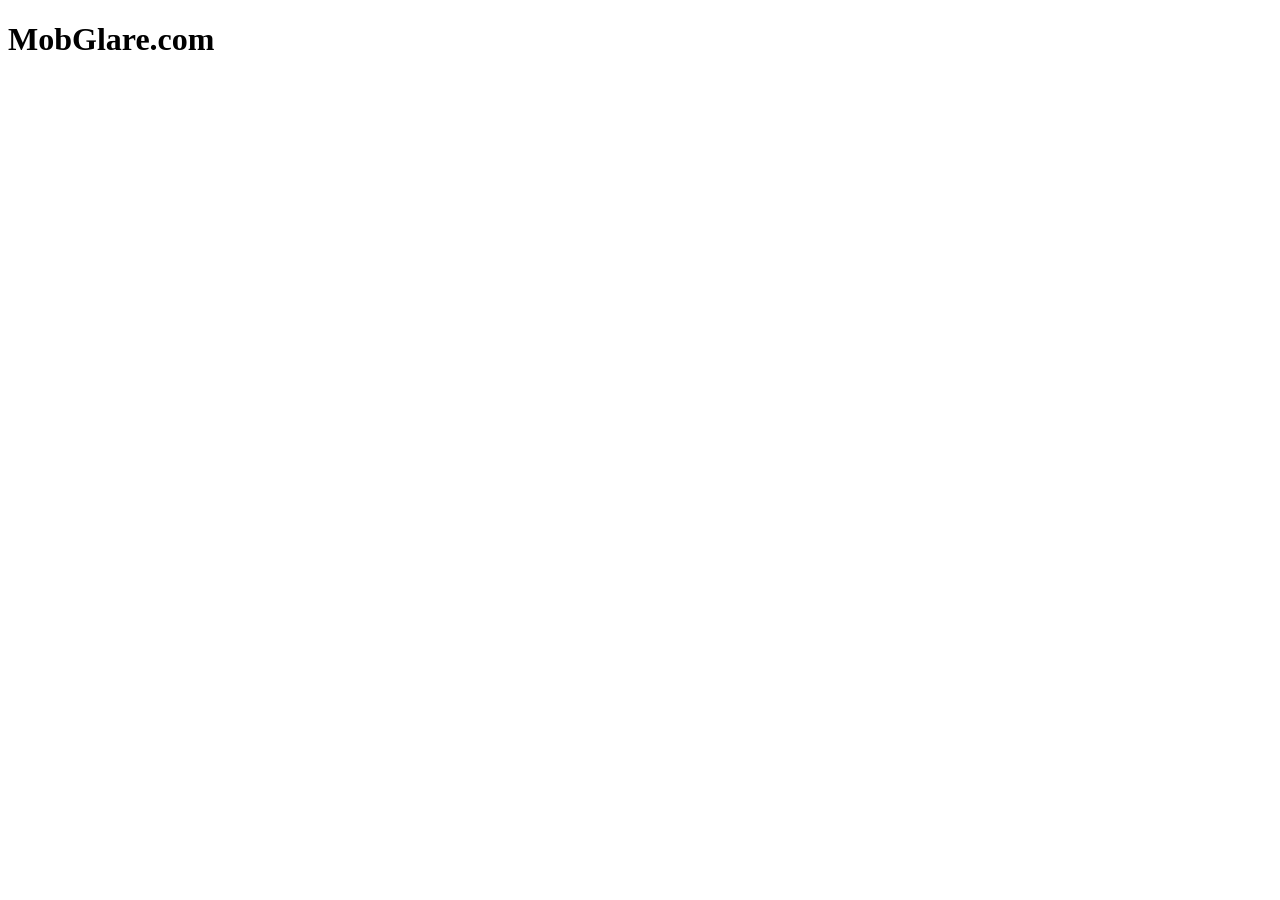
==== index.html @ e82eb646 "Create index.html" ====
<!DOCTYPE html>
<html lang="en">
<head>
    <meta charset="UTF-8">
    <meta name="viewport" content="width=device-width, initial-scale=1.0">
    <title>Document</title>
</head>
<body>
    <h1>MobGlare.com</h1>
    
</body>
</html>
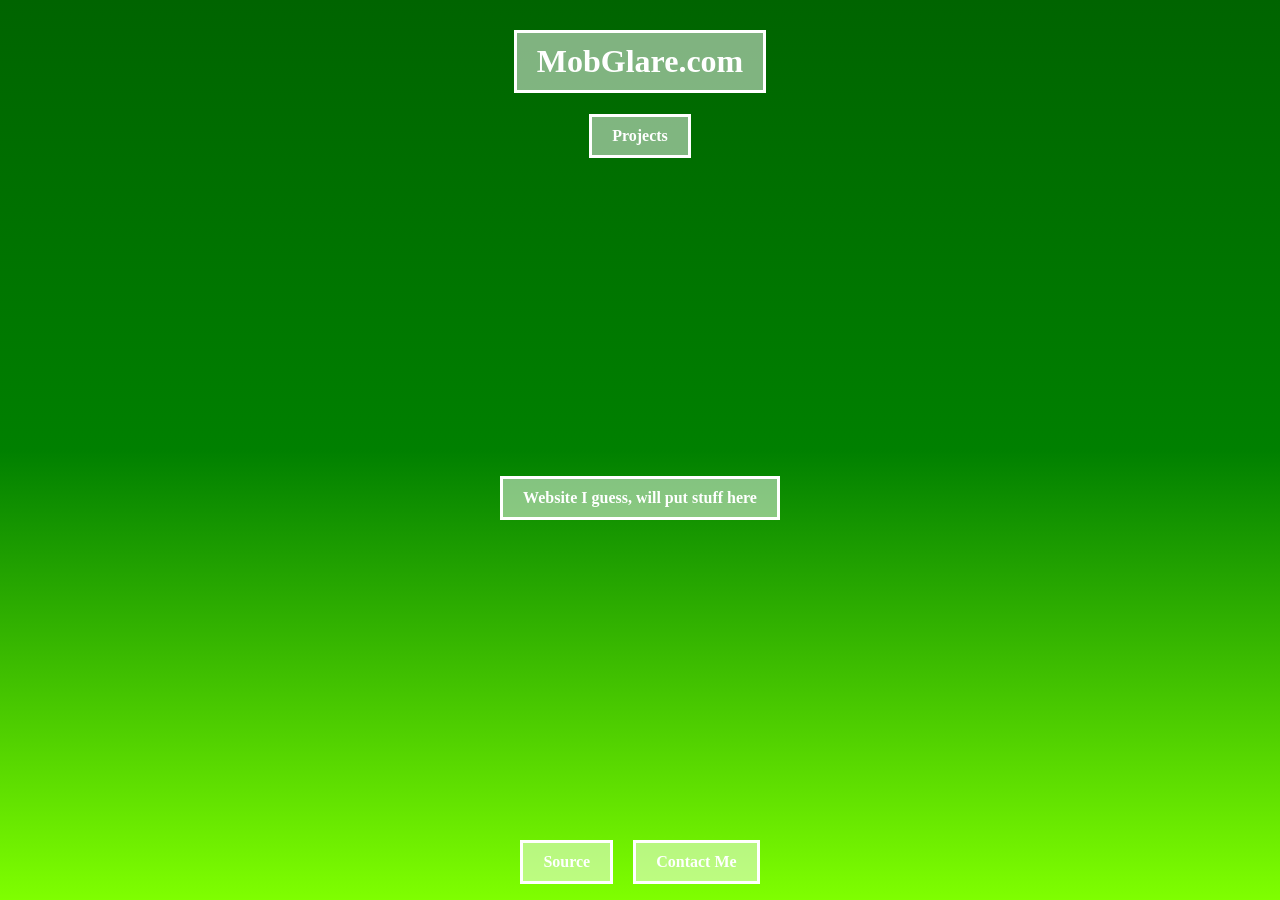
==== commit 77ac7a19: "Update 1" ====
--- a/index.html
+++ b/index.html
@@ -1,12 +1,29 @@
 <!DOCTYPE html>
 <html lang="en">
 <head>
+    <link rel="stylesheet" href="style.css">
     <meta charset="UTF-8">
     <meta name="viewport" content="width=device-width, initial-scale=1.0">
-    <title>Document</title>
+    <title>MobGlare.com</title>
 </head>
 <body>
-    <h1>MobGlare.com</h1>
-    
+    <header>
+        <center><h1 class="text">MobGlare.com</h1></center>
+    </header>
+    <nav>
+        <div class="nav-links">
+            <a href="/projects">Projects</a>
+        </div>
+    </nav>
+    <main>
+        <center><p class="text">Website I guess, will put stuff here</p></center>
+    </main>
+    <footer>
+        <div class="footer-links">
+            <a href="https://github.com/MobGlare/mobglaredotcom" class="footertext">Source</a>
+            <a href="/contacts">Contact Me</a>
+        </div>
+    </footer>
+      
 </body>
 </html>
--- a/style.css
+++ b/style.css
@@ -0,0 +1,79 @@
+body {
+    margin: 0;
+    min-height: 100vh;
+    display: flex;
+    flex-direction: column;
+    background-image: linear-gradient(to bottom, darkgreen, green, chartreuse);
+    background-attachment: fixed;
+}
+
+main {
+    flex: 1;
+    display: flex;
+    align-items: center;
+    justify-content: center;
+    padding: 20px;
+}
+
+footer {
+    width: 100%;
+    text-align: center;
+    padding: 16px 0;
+    margin-top: auto;
+    color: white;
+}
+
+.footer-links {
+    display: flex;
+    justify-content: center;
+    gap: 20px;
+    flex-wrap: wrap;
+}
+
+.footer-links a {
+    font-weight: bold;
+    padding: 10px 20px;
+    background-color: rgba(255, 255, 255, 0.5);
+    color: white;
+    border: 3px solid white;
+    display: inline-block;
+    margin-top: 0;
+    text-decoration: none;
+}
+
+.nav-links {
+    display: flex;
+    justify-content: center;
+    gap: 20px;
+    flex-wrap: wrap;
+}
+
+.nav-links a {
+    font-weight: bold;
+    padding: 10px 20px;
+    background-color: rgba(255, 255, 255, 0.5);
+    color: white;
+    border: 3px solid white;
+    display: inline-block;
+    margin-top: 0;
+    text-decoration: none;
+}
+
+.text {
+    font-weight: bold;
+    padding: 10px 20px;
+    background-color: rgba(255, 255, 255, 0.5);
+    color: white;
+    border: 3px solid white;
+    display: inline-block;
+    margin-top: 30px;
+}
+a {
+    font-weight: bold;
+    padding: 10px 20px;
+    background-color: rgba(255, 255, 255, 0.5);
+    color: white;
+    border: 3px solid white;
+    display: inline-block;
+    margin-top: 30px;
+}
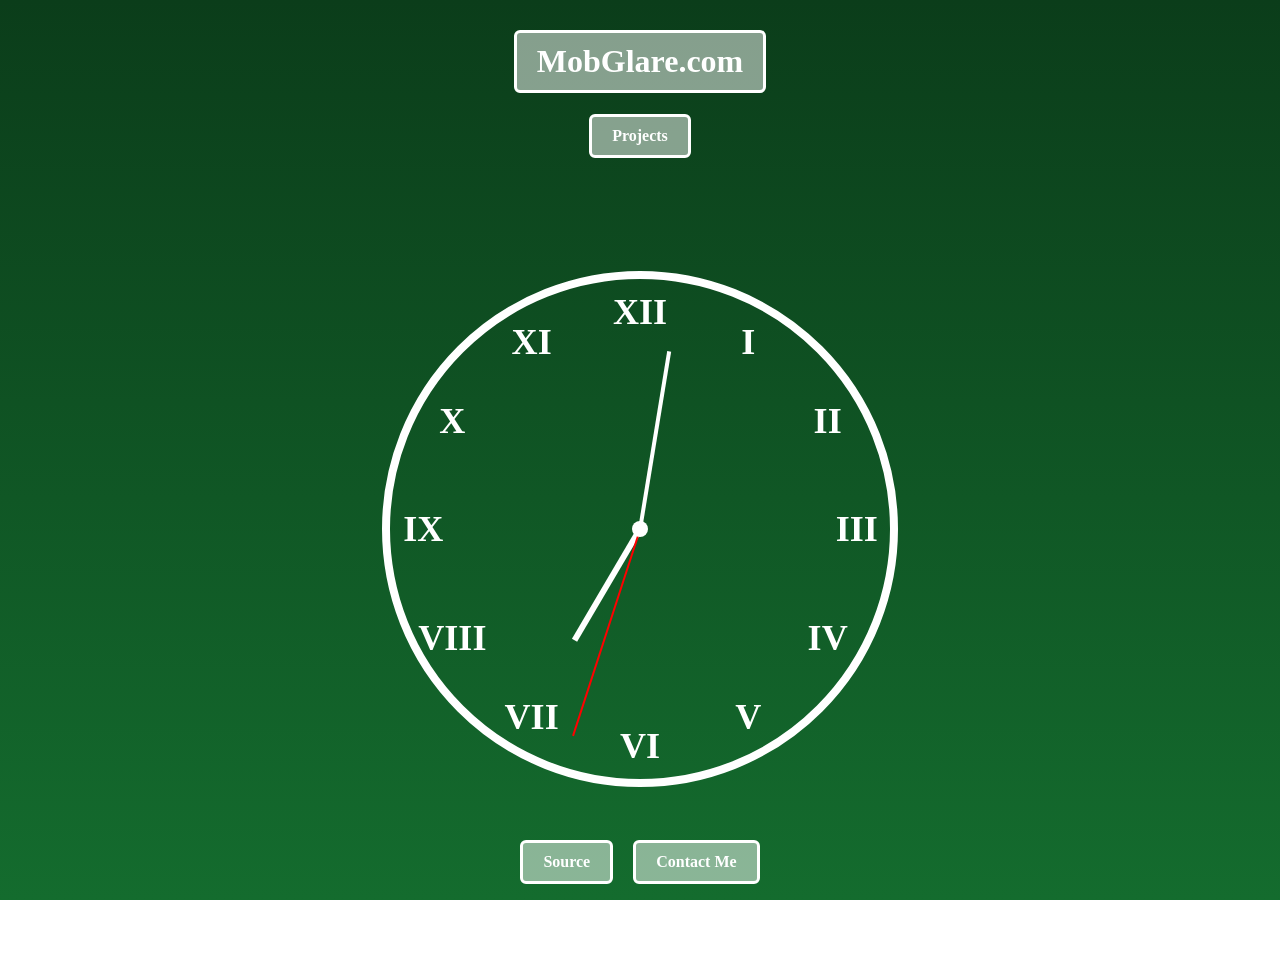
==== commit 200d1806: "Update clock Clock" ====
--- a/index.html
+++ b/index.html
@@ -8,7 +8,7 @@
 </head>
 <body>
     <header>
-        <center><h1 class="text">MobGlare.com</h1></center>
+        <center><h1 class="text title">MobGlare.com</h1></center>
     </header>
     <nav>
         <div class="nav-links">
@@ -16,8 +16,15 @@
         </div>
     </nav>
     <main>
-        <center><p class="text">Website I guess, will put stuff here</p></center>
+        <div id="clock">
+            <div class="hand hour"></div>
+            <div class="hand minute"></div>
+            <div class="hand second"></div>
+
+            <div class="center-dot"></div>
+        </div>
     </main>
+    <script src="script.js"></script>
     <footer>
         <div class="footer-links">
             <a href="https://github.com/MobGlare/mobglaredotcom" class="footertext">Source</a>
--- a/style.css
+++ b/style.css
@@ -3,8 +3,11 @@
     min-height: 100vh;
     display: flex;
     flex-direction: column;
-    background-image: linear-gradient(to bottom, darkgreen, green, chartreuse);
+    background-image: linear-gradient(to bottom, #0b3d1a, #146c2e);
     background-attachment: fixed;
+    overflow-x: hidden;
+    overflow-y: hidden;
+    padding-bottom: 60px;
 }
 
 main {
@@ -16,6 +19,9 @@
 }
 
 footer {
+    position: fixed;
+    bottom: 0;
+    left: 0;
     width: 100%;
     text-align: center;
     padding: 16px 0;
@@ -65,15 +71,110 @@
     background-color: rgba(255, 255, 255, 0.5);
     color: white;
     border: 3px solid white;
+    border-radius: 6px;
     display: inline-block;
     margin-top: 30px;
 }
+
 a {
     font-weight: bold;
     padding: 10px 20px;
     background-color: rgba(255, 255, 255, 0.5);
     color: white;
     border: 3px solid white;
+    border-radius: 6px;
     display: inline-block;
     margin-top: 30px;
+}
+
+a:hover {
+    transform: scale(110%);
+}
+
+#clock {
+    position: relative;
+    width: min(80vmin, 500px);
+    height: min(80vmin, 500px);
+    border: 8px solid white;
+    border-radius: 50%;
+    margin: auto;
+}
+
+.hand {
+    position: absolute;
+    left: 50%;
+    bottom: 50%;
+    transform-origin: bottom center;
+}
+
+.hour:hover {
+    border: 2px solid red;
+}
+
+.hour {
+    width: 6px;
+    height: 120px;
+    background: white;
+}
+
+.minute:hover {
+    border: 2px solid red;
+}
+
+.minute {
+    width: 4px;
+    height: 170px;
+    background: white;
+}
+
+.second {
+    width: 2px;
+    height: 200px;
+    background: red;
+}
+
+.center-dot {
+    position: absolute;
+    left: 50%;
+    top: 50%;
+    width: 16px;
+    height: 16px;
+    transform: translate(-50%, -50%);
+    background: white;
+    border-radius: 50%;
+}
+
+.number {
+    position: absolute;
+    color: white;
+    font-weight: bold;
+    transform: translate(-50%, -50%);
+    margin-top: -8px;
+    margin-left: -8px;
+}
+
+.n1 { left:71.5%; top:13%; }
+.n2 { left:87%; top:28.5%; }
+.n3 { left:93%; top:50%; }
+.n4 { left:87%; top:71.5%; }
+.n5 { left:71.5%; top:87%; }
+.n6 { left:50%; top:93%; }
+.n7 { left:28.5%; top:87%; }
+.n8 { left:13%; top:71.5%; }
+.n9 { left:7%; top:50%; }
+.n10 { left:13%; top:28.5%; }
+.n11 { left:28.5%; top:13%; }
+.n12 { left:50%; top:7%; }
+
+@media (max-width: 768px) {
+    footer {
+        position: fixed;
+        bottom: 0;
+        left: 0;
+        width: 100%;
+    }
+
+    body {
+        padding-bottom: 80px;
+    }
 }
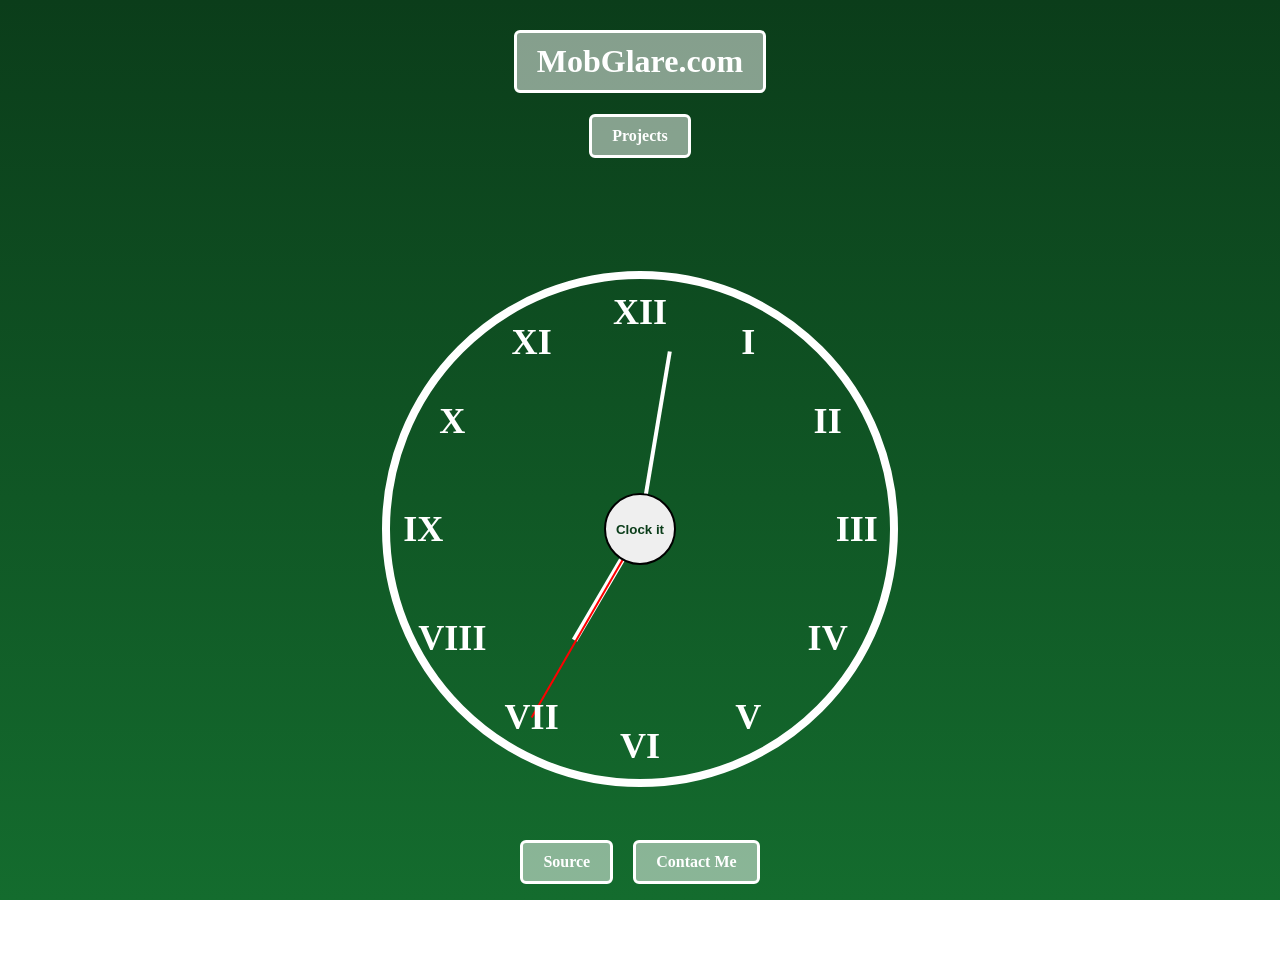
==== commit 2fc81d87: "Update Clock.1/ Update 2.2.1 Clock: Clock it  Transit map: added settings to mobile and station icon" ====
--- a/index.html
+++ b/index.html
@@ -16,7 +16,9 @@
         </div>
     </nav>
     <main>
+        
         <div id="clock">
+            <div id="clock-button"><button>Clock it</button></div>
             <div class="hand hour"></div>
             <div class="hand minute"></div>
             <div class="hand second"></div>
--- a/style.css
+++ b/style.css
@@ -100,6 +100,10 @@
     margin: auto;
 }
 
+#clock, #clock * {
+    user-select: none;
+}
+
 .hand {
     position: absolute;
     left: 50%;
@@ -142,6 +146,30 @@
     transform: translate(-50%, -50%);
     background: white;
     border-radius: 50%;
+}
+
+#clock-button {
+    position: absolute;
+    left: 50%;
+    top: 50%;
+    transform: translate(-50%, -50%);
+    z-index: 1000;
+}
+
+#clock-button button {
+    width: 72px;
+    height: 72px;
+    border: 0;
+    border-radius: 50%;
+    border: 2px solid black;
+    color: #0b3d1a;
+    font-weight: bold;
+    cursor: pointer;
+    display: flex;
+    align-items: center;
+    justify-content: center;
+    padding: 0;
+    box-sizing: border-box;
 }
 
 .number {
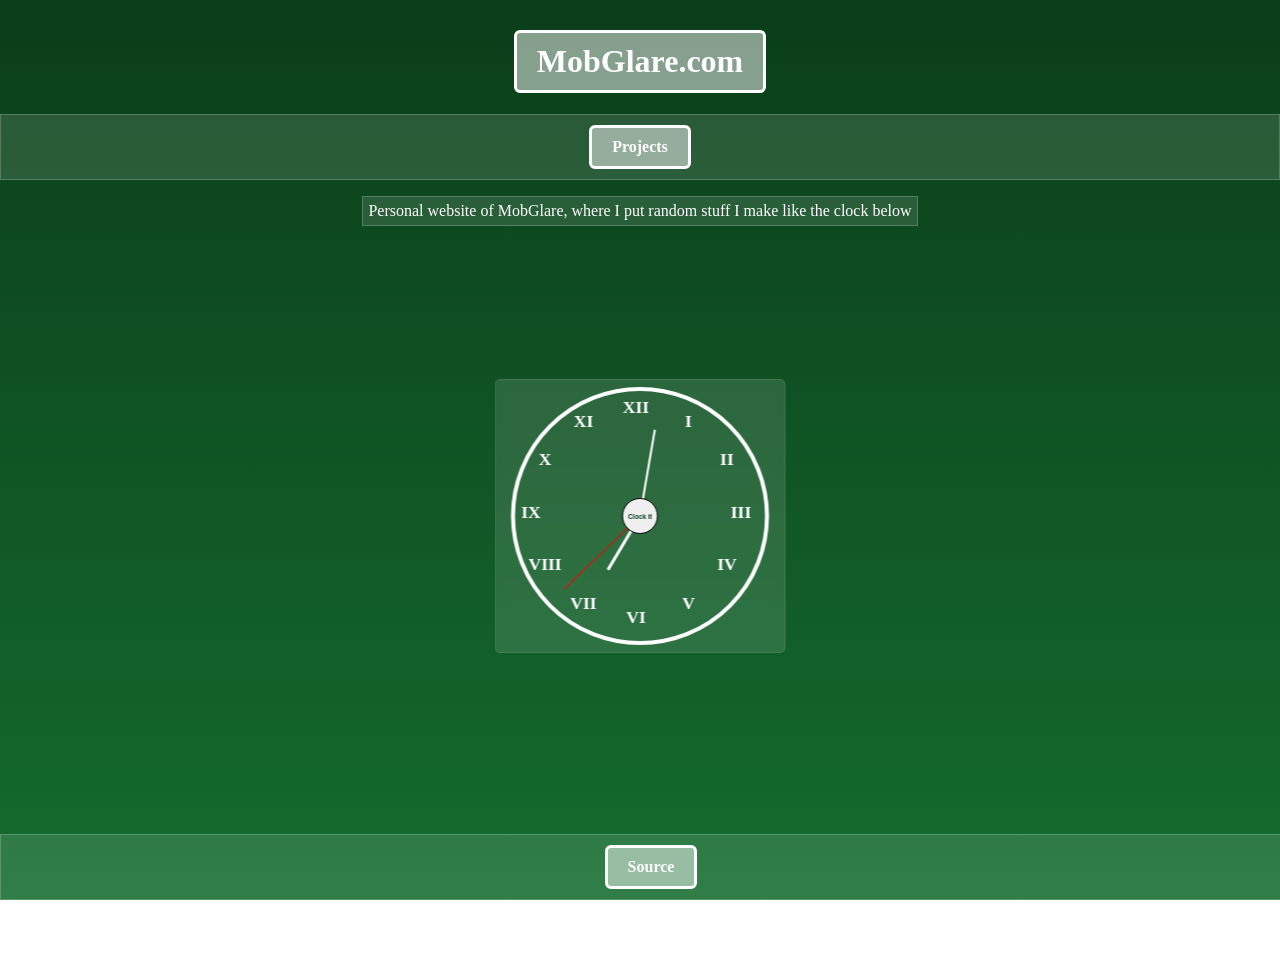
==== commit aba22c43: "Rewored homepage UI" ====
--- a/index.html
+++ b/index.html
@@ -8,29 +8,35 @@
 </head>
 <body>
     <header>
-        <center><h1 class="text title">MobGlare.com</h1></center>
+        <center><h1 class="title">MobGlare.com</h1></center>
     </header>
-    <nav>
+    <nav id="navbar">
         <div class="nav-links">
             <a href="/projects">Projects</a>
+            <!-- <a href="/settings">Settings</a> -->
         </div>
     </nav>
     <main>
-        
-        <div id="clock">
-            <div id="clock-button"><button>Clock it</button></div>
-            <div class="hand hour"></div>
-            <div class="hand minute"></div>
-            <div class="hand second"></div>
-
-            <div class="center-dot"></div>
-        </div>
+        <section id="about">
+            <p class="text">Personal website of MobGlare, where I put random stuff I make like the clock below</p>
+        </section>
+        <section id="clock-box">
+            <div id="clock-content">
+                <div id="clock">
+                    <div id="clock-button"><button>Clock it</button></div>
+                    <div class="hand hour"></div>
+                    <div class="hand minute"></div>
+                    <div class="hand second"></div>
+                    <div class="center-dot"></div>
+                </div>
+            </div>
+        </section>
     </main>
     <script src="script.js"></script>
-    <footer>
+    <footer id="footer">
         <div class="footer-links">
             <a href="https://github.com/MobGlare/mobglaredotcom" class="footertext">Source</a>
-            <a href="/contacts">Contact Me</a>
+            <!-- <a href="/contacts">Contact Me</a> -->
         </div>
     </footer>
       
--- a/style.css
+++ b/style.css
@@ -11,11 +11,9 @@
 }
 
 main {
-    flex: 1;
-    display: flex;
+    display: flex;
+    flex-direction: column;
     align-items: center;
-    justify-content: center;
-    padding: 20px;
 }
 
 footer {
@@ -47,6 +45,12 @@
     text-decoration: none;
 }
 
+#navbar, footer {
+    background: rgba(255, 255, 255, 0.12);
+    border: 1px solid rgba(255, 255, 255, 0.2);
+    padding: 10px;
+}
+
 .nav-links {
     display: flex;
     justify-content: center;
@@ -66,6 +70,13 @@
 }
 
 .text {
+    background: rgba(255, 255, 255, 0.12);
+    border: 1px solid rgba(255, 255, 255, 0.2);
+    backdrop-filter: blur(10px);
+    color: white;
+    padding: 5px;
+}
+.title {
     font-weight: bold;
     padding: 10px 20px;
     background-color: rgba(255, 255, 255, 0.5);
@@ -74,6 +85,7 @@
     border-radius: 6px;
     display: inline-block;
     margin-top: 30px;
+
 }
 
 a {
@@ -98,6 +110,34 @@
     border: 8px solid white;
     border-radius: 50%;
     margin: auto;
+}
+
+#clock-box {
+
+    width: min(80vmin, 550px);
+    
+    padding: 15px;
+    border-radius: 12px;
+
+    background: rgba(255, 255, 255, 0.12);
+    border: 1px solid rgba(255, 255, 255, 0.2);
+    backdrop-filter: blur(10px);
+
+    cursor: pointer;
+
+    transform: scale(50%);
+
+    transition:
+        transform 0.3s ease,
+        padding 0.3s ease;
+}
+
+#clock-box.expanded {
+    transform: scale(100%);
+}
+
+#clock-box:not(.expanded) #clock {
+    pointer-events: none;
 }
 
 #clock, #clock * {
